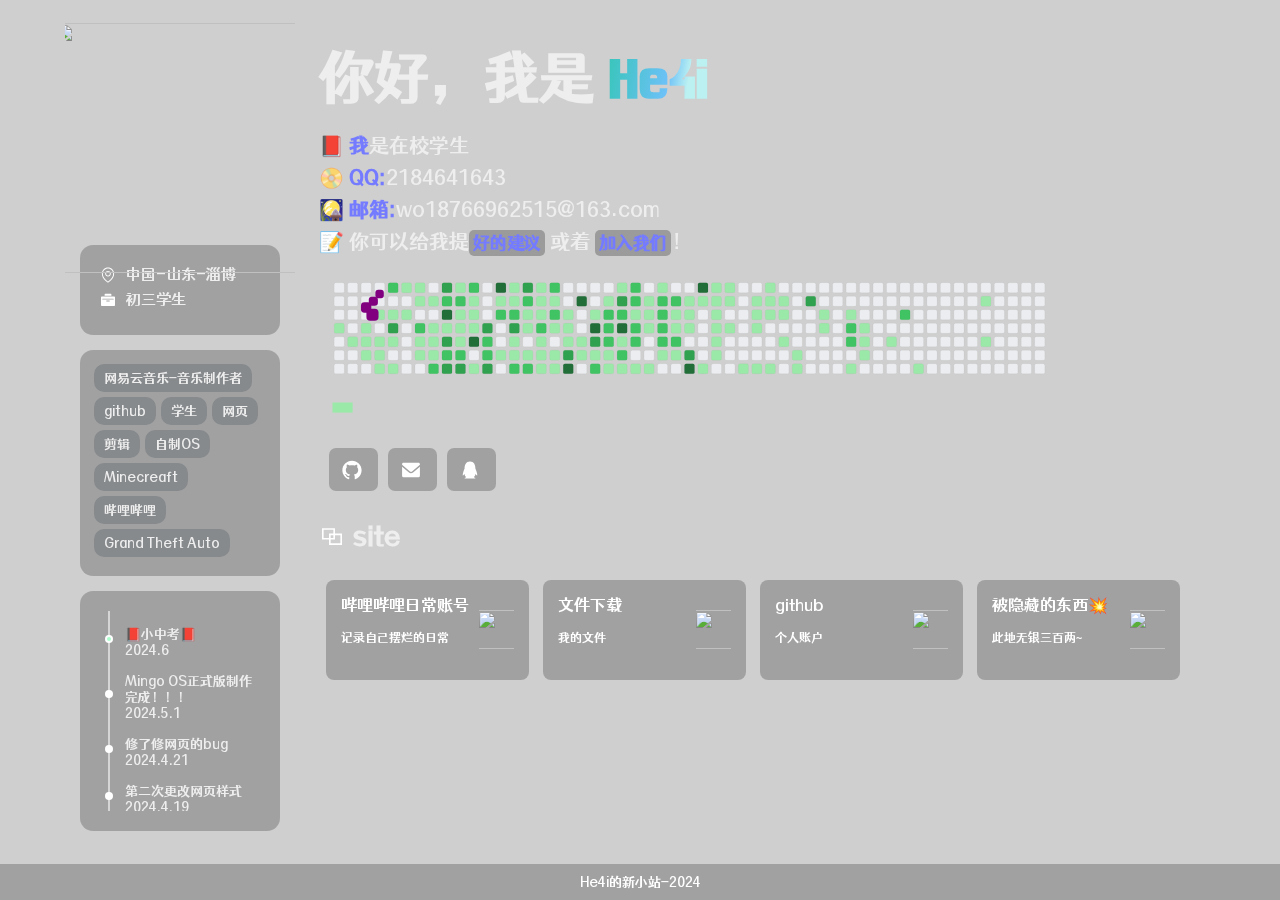
==== index.html @ 00d1c3b1 "Add files via upload" ====
<!DOCTYPE html>
<html class="he4i.github.io">
	<script type="text/javascript">
		window.onload = function() {
			var startTime = new Date("2024-02-04");
			setInterval(function() {
				var currentTime = new Date();
				var timeDiff = Math.abs(currentTime - startTime);
				var days = Math.floor(timeDiff / (1000 * 3600 * 24));
				var hours = Math.floor((timeDiff % (1000 * 3600 * 24)) / (1000 * 3600));
				var minutes = Math.floor((timeDiff % (1000 * 3600)) / (1000 * 60));
				var seconds = Math.floor((timeDiff % (1000 * 60)) / 1000);
				document.getElementById("result").innerHTML = "距今已：" + days + "天 " + hours + "小时 " + minutes +
					"分 " + seconds + "秒";
			}, 1000); // 每秒钟刷新一次
		}
	</script>
	<head class="studio.net">

		<meta charset="utf-8">
		<meta http-equiv="X-UA-Compatible" content="IE=edge">
		<title>
			He4i的窝 </title>
		<link rel="icon" href="https://i0.hdslb.com/bfs/article/524199aafe265c994b4425222efe3af33546572728044268.png">
		<meta name="description" content="整天半吊子和不学无术的坏孩子,梦想成为一个大学中的读书人.....">
		<meta name="keywords" content="He4i">
		<meta name="viewport" content="width=device-width, initial-scale=1.0, maximum-scale=1.0, user-scalable=no">
		<link rel="stylesheet" href="./static/css/style.css">
		<link rel="stylesheet" href="./static/css/root.css">

	</head>

	<body>
		<div id="studio-loading">
			<div id="studio-loading-center">
			</div>
		</div>
		<div class="studio-filter"></div>
		<div class="studio-main">
			<div class="studio-left">
				<div class="logo" style="background-image: url(https://i0.hdslb.com/bfs/article/713f5c4dbdf3b4c67bcb365c3672b9a53546572728044268.jpg);">
					<img style="position: absolute;top:-15%;left:-20%;right:-15%width: 120%; aspect-ratio: 1/1;width:250px;height:250px"
						src="https://i0.hdslb.com/bfs/article/1117a0f2feed106e6350ff0a9c0067033546572728044268.png">
				</div>
				<div class="left-div left-des">
					<div class="left-des-item"><svg t="1705773709627" class="icon" viewBox="0 0 1024 1024" version="1.1"
							xmlns="http://www.w3.org/2000/svg" p-id="1478">
							<path
								d="M512 249.976471c-99.388235 0-180.705882 81.317647-180.705882 180.705882s81.317647 180.705882 180.705882 180.705882 180.705882-81.317647 180.705882-180.705882-81.317647-180.705882-180.705882-180.705882z m0 301.17647c-66.258824 0-120.470588-54.211765-120.470588-120.470588s54.211765-120.470588 120.470588-120.470588 120.470588 54.211765 120.470588 120.470588-54.211765 120.470588-120.470588 120.470588z"
								p-id="1479"></path>
							<path
								d="M512 39.152941c-216.847059 0-391.529412 174.682353-391.529412 391.529412 0 349.364706 391.529412 572.235294 391.529412 572.235294s391.529412-222.870588 391.529412-572.235294c0-216.847059-174.682353-391.529412-391.529412-391.529412z m0 891.482353C424.658824 873.411765 180.705882 686.682353 180.705882 430.682353c0-183.717647 147.576471-331.294118 331.294118-331.294118s331.294118 147.576471 331.294118 331.294118c0 256-243.952941 442.729412-331.294118 499.952941z"
								p-id="1480"></path>
						</svg>中国-山东-淄博
					</div>
					<div class="left-des-item"><svg t="1705773906032" class="icon" viewBox="0 0 1024 1024" version="1.1"
							xmlns="http://www.w3.org/2000/svg" p-id="2474">
							<path
								d="M729.6 234.666667H294.4V157.866667a51.2 51.2 0 0 1 51.2-51.2h332.8a51.2 51.2 0 0 1 51.2 51.2v76.8z m179.2 51.2a51.2 51.2 0 0 1 51.2 51.2v512a51.2 51.2 0 0 1-51.2 51.2H115.2a51.2 51.2 0 0 1-51.2-51.2v-512a51.2 51.2 0 0 1 51.2-51.2h793.557333z m-768 172.032c0 16.384 13.312 29.696 29.696 29.696h683.008a29.696 29.696 0 1 0 0-59.392H170.410667a29.696 29.696 0 0 0-29.696 29.696z m252.416 118.784c0 16.384 13.312 29.696 29.696 29.696h178.176a29.696 29.696 0 1 0 0-59.392H422.912a29.738667 29.738667 0 0 0-29.696 29.696z"
								p-id="2475"></path>
						</svg>初三学生</div>
				</div>
				<div class="left-div left-tag">
					<div class="left-tag-item">网易云音乐-音乐制作者
					</div>
					<div class="left-tag-item">github
					</div>
					<div class="left-tag-item">学生
					</div>
					<div class="left-tag-item">网页
					</div>
					<div class="left-tag-item">剪辑
					</div>
					<div class="left-tag-item">自制OS
					</div>
					<div class="left-tag-item">Minecreaft

					</div>
					<div class="left-tag-item">哔哩哔哩</div>
					<div class="left-tag-item">Grand Theft Auto</div>

			
				</div>
				<div class="left-div left-time">
					<ul id="line">
						<li>
							<div class="focus"></div>
							<div>📕小中考📕
							</div>
							<div>2024.6</div>
						</li>

<li>
							<div class="focus"></div>
							<div>Mingo OS正式版制作完成！！！
							</div>
							<div>2024.5.1</div>
						</li>
<li>
							<div class="focus"></div>
							<div>修了修网页的bug
							</div>
							<div>2024.4.21</div>
						</li>
<li>
							<div class="focus"></div>
							<div>第二次更改网页样式
							</div>
							<div>2024.4.19</div>
						</li>

						<li>
							<div class="focus"></div>
							<div>更改为zyyo的样式
							</div>
							<div>2024.4</div>
						</li>
						<li>
							<div class="focus"></div>
							<div>哔哩哔哩账号：he4i 通过实名认证</div>
							<div>2024.4.6</div>
						</li>
						<li>
							<div class="focus"></div>
							<div>搭建第一个网站<p id="result" style="font-size:10px;"></p>
							</div>
							<div>2024.2.4</div>
						</li>
						<li>
							<div class="focus"></div>
							<div>注册第一个哔哩哔哩账号</div>
							<div>2020.?.?</div>
						</li>
					</ul>
				</div>
			</div>
			<div class="studio-right">
				<header>
					<div class="index-logo" style="background-image: url(./static/img/logo.png);">
						<img style="position: absolute;top:-15%;left:-10%;width: 120%; aspect-ratio: 1/1;"
							src="./static/img/logokuang.png">
					</div>
					<div class="welcome">
						你好，我是 <span class="gradientText">
							He4i </span>
					</div>
					<div class="description">📕 <span class="purpleText">我</span>是在校学生
					</div>
					<div class="description">📀 <span class="purpleText">QQ:</span>2184641643
					</div>
					<div class="description">🎑 <span class="purpleText">邮箱:</span>wo18766962515@163.com
					</div>
					<div class="description">📝 你可以给我提<span class="purpleText textBackground">好的建议</span> 或着 <span
							class="purpleText textBackground">加入我们</span>！</div>
					<div class="tanChiShe">
						<img id="tanChiShe" src="./static/svg/snake-Light.svg" alt="">
					</div>
					<div class="iconContainer">
						<a class="iconItem" onclick="" href="https://github.com/He4i">
							<svg t="1704870335945" class="icon" viewBox="0 0 1024 1024" version="1.1"
								xmlns="http://www.w3.org/2000/svg" p-id="2487">
								<path
									d="M511.6 76.3C264.3 76.2 64 276.4 64 523.5 64 718.9 189.3 885 363.8 946c23.5 5.9 19.9-10.8 19.9-22.2v-77.5c-135.7 15.9-141.2-73.9-150.3-88.9C215 726 171.5 718 184.5 703c30.9-15.9 62.4 4 98.9 57.9 26.4 39.1 77.9 32.5 104 26 5.7-23.5 17.9-44.5 34.7-60.8-140.6-25.2-199.2-111-199.2-213 0-49.5 16.3-95 48.3-131.7-20.4-60.5 1.9-112.3 4.9-120 58.1-5.2 118.5 41.6 123.2 45.3 33-8.9 70.7-13.6 112.9-13.6 42.4 0 80.2 4.9 113.5 13.9 11.3-8.6 67.3-48.8 121.3-43.9 2.9 7.7 24.7 58.3 5.5 118 32.4 36.8 48.9 82.7 48.9 132.3 0 102.2-59 188.1-200 212.9 23.5 23.2 38.1 55.4 38.1 91v112.5c0.8 9 0 17.9 15 17.9 177.1-59.7 304.6-227 304.6-424.1 0-247.2-200.4-447.3-447.5-447.3z"
									p-id="2488"></path>
							</svg>
							<div class="iconTip">Github</div>
						</a><a class="iconItem" onclick="" href="https://mail.163.com/">
							<svg t="1704870588438" class="icon" viewBox="0 0 1024 1024" version="1.1"
								xmlns="http://www.w3.org/2000/svg" p-id="3174">
								<path
									d="M926.47619 355.644952V780.190476a73.142857 73.142857 0 0 1-73.142857 73.142857H170.666667a73.142857 73.142857 0 0 1-73.142857-73.142857V355.644952l304.103619 257.828572a170.666667 170.666667 0 0 0 220.745142 0L926.47619 355.644952zM853.333333 170.666667a74.044952 74.044952 0 0 1 26.087619 4.778666 72.704 72.704 0 0 1 30.622477 22.186667 73.508571 73.508571 0 0 1 10.678857 17.67619c3.169524 7.509333 5.12 15.652571 5.607619 24.210286L926.47619 243.809524v24.380952L559.469714 581.241905a73.142857 73.142857 0 0 1-91.306666 2.901333l-3.632762-2.925714L97.52381 268.190476v-24.380952a72.899048 72.899048 0 0 1 40.155428-65.292191A72.97219 72.97219 0 0 1 170.666667 170.666667h682.666666z"
									p-id="3175"></path>
							</svg>
							<div class="iconTip">邮箱</div>


						</a><a class="iconItem" onclick="Tencent://message/?uin=2184641643" href="Tencent://message/?uin=2184641643">
							<svg t="1712319361023" class="icon" viewBox="0 0 1024 1024" version="1.1" xmlns="http://www.w3.org/2000/svg" p-id="1861"><path d="M824.8 613.2c-16-51.4-34.4-94.6-62.7-165.3C766.5 262.2 689.3 112 511.5 112 331.7 112 256.2 265.2 261 447.9c-28.4 70.8-46.7 113.7-62.7 165.3-34 109.5-23 154.8-14.6 155.8 18 2.2 70.1-82.4 70.1-82.4 0 49 25.2 112.9 79.8 159-26.4 8.1-85.7 29.9-71.6 53.8 11.4 19.3 196.2 12.3 249.5 6.3 53.3 6 238.1 13 249.5-6.3 14.1-23.8-45.3-45.7-71.6-53.8 54.6-46.2 79.8-110.1 79.8-159 0 0 52.1 84.6 70.1 82.4 8.5-1.1 19.5-46.4-14.5-155.8z" p-id="1862"></path></svg>
								<div class="iconTip">QQ</div>
					</a>
					

				</header>

				<content>
					<div class="title"><svg t="1705257422086" class="icon" viewBox="0 0 1024 1024" version="1.1"
							xmlns="http://www.w3.org/2000/svg" p-id="1891">
							<path
								d="M629.333333 202.666667v213.333333h277.333334v448h-512v-213.333333h-277.333334v-448h512z m213.333334 277.333333h-213.333334v170.666667h-170.666666v149.333333h384v-320z m-277.333334-213.333333h-384v320h213.333334v-170.666667h170.666666v-149.333333z m0 213.333333h-106.666666v106.666667h106.666666v-106.666667z"
								p-id="1892"></path>
						</svg>site </div>
					<div class="projectList"><a class="projectItem a" target="_blank"
							href="https://space.bilibili.com/517295909">
							<div class="projectItemLeft">
								<h1>哔哩哔哩日常账号</h1>
								<p>记录自己摆烂的日常</p>
							</div>
							<div class="projectItemRight">
								<img src="https://i0.hdslb.com/bfs/article/d0ed572cc16258acea7f21f8a7f0df7e3546572728044268.png" alt="">
							</div>

						</a><a class="projectItem a" target="_blank" href="https://pan.huang1111.cn/s/7ERoHg">
							<div class="projectItemLeft">
								<h1>文件下载</h1>
								<p>我的文件</p>
							</div>
							<div class="projectItemRight">
								<img src="https://i0.hdslb.com/bfs/article/cea8596970aad0bc11f11de5e5c8cb283546572728044268.png" alt="">
							</div>

						</a><a class="projectItem a" target="_blank" href="https://github.com/He4i">
							<div class="projectItemLeft">
								<h1>github</h1>
								<p>个人账户</p>
							</div>
							<div class="projectItemRight">
								<img src="https://i0.hdslb.com/bfs/article/74b6e2f27cc07edf3118fc5df960f6c43546572728044268.png" alt="">
							</div>
						</a><a class="projectItem a" target="_blank" href="box.html">
							<div class="projectItemLeft">
								<h1>被隐藏的东西💥</h1>
								<p>此地无银三百两~</p>
							</div>
							<div class="projectItemRight">
								<img src="https://i0.hdslb.com/bfs/article/524199aafe265c994b4425222efe3af33546572728044268.png" alt="">
							</div>


						</a></div>
				</content>
				
		</div>
		</div>
		<footer>
			He4i的新小站-2024


		</footer>

	</body>



	<script charset="UTF-8" id="LA_COLLECT" src="//sdk.51.la/js-sdk-pro.min.js"></script>
	<script>
		LA.init({
			id: "KFqltKSkJgQTGD9l",
			ck: "KFqltKSkJgQTGD9l"
		})
	</script>

</html>
---- static/css/style.css ----
@font-face {
    font-family: "a";
    /*中文字体*/
    src: url();
    font-display: swap;
}


@font-face {
    font-family: "b";

    src: url(../fonts/Ubuntu-Regular.ttf);
    font-display: swap;
}

@font-face {
    font-family: "title";
    /*英文字体*/
    src: url(../fonts/Pacifico-Regular.ttf);
    font-display: swap;
}

* {
    margin: 0;
    padding: 0;
    box-sizing: border-box;
    user-select: none;
    transition: background-color 0.2s ease;
}

a:hover,
a:link,
a:visited,
a:active,
a:focus {
    text-decoration: none;
    outline: none;
    border: none;
    color: inherit;
    -webkit-tap-highlight-color: rgba(0, 0, 0, 0);
}


/* 设置滚动条样式 */
::-webkit-scrollbar {
    width: 1px;
}

::-webkit-scrollbar-thumb {
    background-color: var(--main_text_color, #000000);
    border-radius: 8px;
    height: 20%;
}

::-webkit-scrollbar-track {
    background-color: var(--main_bg_color, linear-gradient(50deg, #a2d0ff, #ffffff));
}



html[data-theme="Dark"] {
    --main_bg_color: rgb(0, 0, 0);
    --main_text_color: #fff;
    --gradient:linear-gradient(120deg, rgb(133, 62, 255), #f76cc6 30%, rgb(255, 255, 255) 60%);
    --purple_text_color: #747bff;
    --text_bg_color: rgb(26, 4, 48);
    --item_bg_color: rgb(19, 20, 24);
    --item_hover_color: rgb(19, 23, 27);
    --item_left_title_color: rgb(255, 255, 255);
    --item_left_text_color: rgb(142, 142, 142);
    --footer_text_color: #646464;
    --left_tag_item: linear-gradient(50deg, #1f2327, #000000);
    --card_filter: 0px;
    --back_filter: 0px;
    --back_filter_color: #00000000;
    --fill:#ffffff;
}






body {
    display: flex;
    height: 100%;
    min-height: 100vh;
    width: 100%;
    position: relative;
    font-family: "b",  "a", sans-serif;
    background: var(--main_bg_color);
    background-repeat: no-repeat;
    background-size: cover;
    background-position: center;
    background-attachment: fixed;
    transition: color 0.1s ease;
    justify-content: center;
    color: var(--main_text_color);

}



@keyframes zoom {
    0% {
        transform: scale(0);
        opacity: 1;
    }

    50% {
        opacity: 0.5;
    }

    100% {
        transform: scale(1);
        opacity: 0;
    }
}




.studio-filter {
    position: fixed;
    width: 100vw;
    height: 100vh;
    backdrop-filter: blur(var(--back_filter));
     -webkit-backdrop-filter: blur(var(--back-filter));
    z-index: -99999999;
    background: var(--back_filter_color);
}

.studio-main {

    width: 100%;
    transition: transform 0.5s ease;
    max-width: 1150px;
    position: relative;
    flex-direction: row;
}

.studio-left {
    overflow-y: scroll;
    width: 230px;
    height: 100vh;
    display: flex;
    padding: 0 15px;
    position: fixed;
    align-items: center;
    flex-direction: column;
}


.studio-left::-webkit-scrollbar {
    display: none;
}


.logo {
    flex-shrink: 0;
    width: 90%;
    position: relative;
    aspect-ratio: 1/1;
    margin-top: 50px;
    background-size: cover;
    border-radius: 50%;
}



.left-div {
    flex-shrink: 0;
    width: 100%;
    border-radius: 13px;
    margin-top: 15px;
    padding: 20px;
    
    background: var(--item_bg_color);
}

.left-des {
    display: flex;
    flex-direction: column;
    justify-content: center;
}

.left-des-item {
    display: flex;
    align-items: center;
    line-height: 20px;
    font-size: 15px;
    margin-bottom: 5px;
    overflow: hidden;
}

.left-des-item i,.left-des-item svg{
    width: 16px;
    height: 16px;
    fill:var(--fill);
   font-size: 18px;
    margin-right: 10px;
}
.left-tag {
    display: flex;
    flex-direction: row;
    flex-wrap: wrap;
    padding: 14px;
}

.left-tag-item {
    display: flex;
    justify-content: center;
    align-items: center;
    height: 28px;
    margin: 0px 5px 5px 0;
    padding: 10px;
    font-size: 13px;
    border-radius: 10px;
    background: var(--left_tag_item);
}

#line {
    width: 100%;
    height: 200px;
    font-size: 13px;
    padding-left: 8px;
    scroll-snap-type: y mandatory;
    overflow-y: scroll;
}

#line li {
    list-style: none;
    position: relative;
    padding: 15px 0px 0px 15px;
    border-left: 2px solid #d5d5d5;
    border-radius: 0;
    scroll-snap-align: end;
    color: var(--main_text_color);
}



.focus {
    width: 8px;
    height: 8px;
    border-radius: 22px;
    background-color: rgb(255 255 255);
    border: 2px solid #fff;
    position: absolute;
    left: -5px;
    top: 50%;
}

#line li:first-child .focus:first-child {
    background-color: #aaffcd;
    animation: focus 1.8s ease infinite;
}

#line::-webkit-scrollbar {
    display: none;
}



.studio-right {
    width: calc(100% - 230px);
    display: flex;
    padding: 24px;
    position: relative;
    float: right;
    padding-bottom: 50px;
    flex-direction: column;
}

.welcome {

    font-size: 55px;
    font-weight: 800;
    margin: 20px 0;
}

.index-logo {
    flex-shrink: 0;
    width: 45%;
    margin-top: 30px;
    position: relative;
    aspect-ratio: 1/1;
    background-size: cover;
    border-radius: 50%;
}

.description {

    font-size: 20px;
    margin-top: 7px;
}



.gradientText {

    -webkit-background-clip: text;
    -webkit-text-fill-color: transparent;
    background-size: 200%;
    background-position: 0%;
    font-family: "title";
    animation: backgroundSizeAnimation 10s ease-in-out infinite;
      background-image:  var(--gradient);
}

@keyframes backgroundSizeAnimation {
    0% {
        background-position: 100%;
    }

    25% {
        background-position: 50%;
    }

    50% {
        background-position: 0%;
    }

    75% {
        background-position: 50%;
    }

    100% {
        background-position: 100%;
    }

}

.purpleText {
    color: var(--purple_text_color);
    font-weight: 800;
}

.textBackground {
    font-weight: 800;
    background: var(--text_bg_color);
    border-radius: 5px;
    font-size: 17px;
    padding: 2px 4px;
}

.iconContainer {
    width: 100%;
    height: 60px;
    display: flex;
    align-items: center;
    overflow-x: scroll;
    margin-top: 20px;

}

.iconContainer::-webkit-scrollbar {
    display: none;
}



.iconItem {
    width: 49px;
    height: 43px;
    box-sizing: border-box;
    border-radius: 7px;
    display: flex;
    margin-left: 10px;

    backdrop-filter: blur(var(--card_filter));
    background: var(--item_bg_color);
    align-items: center;
    justify-content: center;
    transition: width 0.3s ease, opacity 0.3s ease, transform 0.3s ease;
    flex-shrink: 0;
}
.iconItem i,.iconItem svg{
    width: 22px;
    height: 22px;
    fill:var(--fill);
    font-size: 22px;
     margin-right: 3px;
}
.switch {
    width: 55px;
    height: 43px;
    box-sizing: border-box;
    border-radius: 7px;
    display: flex;
    margin-left: 10px;
    backdrop-filter: blur(var(--card_filter));
    background: var(--item_bg_color);

    align-items: center;
    justify-content: center;
    transition: width 1s ease, opacity 1s ease, transform 1s ease;
    flex-shrink: 0;
}

.iconTip {
    white-space: nowrap;
    display: none;
}





.iconItem:hover {
    width: 95px;
    transform: translateY(-2px);
    background: var(--item_hover_color);
}


.iconItem:hover .iconTip {
    display: block;
}

.switch:hover {
    width: 55px;
    /* transform: translateY(-2px); */
    background: var(--item_hover_color);
}

.tanChiShe {
    width: 85%;
}

.tanChiShe img {
    width: 100%;
    height: 100%;
    object-fit: cover;
}

.title {
    display: flex;
    align-items: center;
    font-size: 26px;
    font-weight: 800;
    margin: 20px 0;
    transition: transform 0.4s ease;
}
.title i ,.title svg{
    margin-right: 8px;
    height: 26px;
    width: 26px;
   fill:var(--fill);
}
.title:hover {
    transform: translateY(-5px);
}

.projectList {
    display: flex;
    flex-wrap: wrap;
}

.projectItem {
    margin: 7px;
    display: flex;
    background-color: var(--item_bg_color);
    border-radius: 8px;
    padding: 15px;
    height: 95px;
    width: calc(25% - 15px);
    backdrop-filter: blur(var(--card_filter));
    transition: opacity 0.3s ease, background-color 0.3s ease, border 0.3s ease, transform 0.2s ease;


}

.projectItem {
    display: flex;
    background-color: var(--item_bg_color);
    border-radius: 8px;
    padding: 15px;
    height: 100px;
    width: calc(25% - 15px);
    backdrop-filter: blur(var(--card_filter));
    transition: opacity 0.5s ease, background-color 0.2s ease, border 0.2s ease, transform 0.3s ease;

}


.projectItem:hover {
    box-shadow: 0 8px 16px -4px #2c2d300c;
    transform: translateY(-2px);

}

.projectItem.pressed {
    transform: scale(10);
    /* 缩小到原来的0.9倍 */
    background-color: var(--item_hover_color);
}

.projectItem:hover .projectItemLeft {
    width: 100%;
}

.projectItem:hover .projectItemRight {
    width: 0%;
}

.projectItem:hover .projectItemRight img {
    transform: rotate(40deg);
}

.projectItem:hover h1 {
    font-size: 18px;
}

.projectItemLeft p {
    font-size: 12px;
    margin-top: 15px;
    color: var(--item_left_text_color);
}


.projectItemLeft h1 {
    font-weight: normal;
    font-size: 16px;
    margin: 0px;

    transition: font-size 0.4s ease;
    color: var(--item_left_title_color);
}

.projectItemLeft {
    transition: width 0.4s ease;
    height: 100%;
    width: 80%;
}


.projectItemRight {
    overflow: hidden;
    transition: width 0.4s ease;
    display: flex;
    justify-content: center;
    align-items: center;
    width: 20%;
    height: 100%;
}

.projectItemRight img {

    height: 39px;
    width: 39px;

}

.skill {
    padding: 25px;
    width: 100%;
}

.skill img {
    width: 100%;
    height: 100%;
    object-fit: cover;
}

.skill #skillWap {
    display: none;
}

footer {
    position: absolute;
    padding: 10px;
    text-align: center;
    width: 100%;
    backdrop-filter: blur(var(--card_filter));
    background: var(--item_bg_color);
    color: var(--footer_text_color);
    font-size: 13px;
    bottom: 0;
}

@media (min-width: 800px) {

    .index-logo {
        display: none;
    }
}

@media (max-width: 1150px) {
    .a {
        width: calc(50% - 20px);
    }
.projectItem{
    margin: 10px;
}
    .b {

        width: calc(50% - 20px);


    }
}

@media (max-width: 800px) {
    .studio-left {
        display: none;
    }

    .a .projectItemRight {
        display: none;

    }

    .a .projectItemRight img {
        display: none;

    }

    .a .projectItemLeft {
        width: 100%;
    }

    .a {

        width: calc(50% - 18px);
  margin: 9px;

    }

    .b {
        height: 110px;
        margin: 8px 15px;
        width: calc(100% - 30px);
    }



    .studio-right {
        width: 100%;
    }

    .tanChiShe {
        width: 100%;
    }

    .description {
        font-size: 16px;
    }

    .welcome {
        font-size: 48px;

    }


    .projectItemLeft p {
        font-size: 13px;
    }

    .projectItemLeft h1 {

        font-size: 18px;
    }

    .projectItem:hover h1 {

        font-size: 20px;

    }

    .skill #skillWap {
        display: block;
    }

    .skill #skillPc {
        display: none;
    }













}





.tc {
    position: fixed;
    display: flex;
    visibility: hidden;
    width: 100vw;
    height: 100vh;
    backdrop-filter: blur(10px);
    background: rgba(20, 20, 20, 0.5);
    z-index: 99999;
    align-items: center;
    justify-content: center;
    flex-direction: column;
}

.tc-main {
    z-index: 100000;
    width: 80%;
    max-width: 300px;
    min-height: 200px;
    background-color: #ffffff;
    border-radius: 15px;

    display: flex;
    transition: transform 0.2s linear;
    align-items: center;
    justify-content: center;
    overflow: hidden;
    transform: translateY(50%) scale(0.7);

}

.tc-img {
    width: 100%;
    height: 100%;
}

.tc.active {
    visibility: visible;
}

.tc-main.active {

    transform: translateY(0) scale(1);

}









.onoffswitch {
    position: relative;
    width: 38px;
    height: 20px;
    -webkit-user-select: none;
    -moz-user-select: none;
    -ms-user-select: none;
}

.onoffswitch-checkbox {
    display: none;
}

.onoffswitch-label {
    display: block;
    overflow: hidden;
    cursor: pointer;
    height: 100%;
    border-radius: 50px;
}

.onoffswitch-inner {
    display: flex;
    justify-content: center;
    align-items: center;
    width: 200%;
    height: 100%;
    margin-left: -100%;
    transition: margin 0.2s ease-in 0s;
}

.onoffswitch-inner:before,
.onoffswitch-inner:after {
    display: flex;
    justify-content: center;
    align-items: center;
    float: left;
    width: 50%;
    height: 100%;
    padding: 0;
    font-size: 12px;
    color: white;
    font-family: Trebuchet, Arial, sans-serif;
    font-weight: bold;
    box-sizing: border-box;
}

.onoffswitch-inner:before {
    content: "";
    background-color: rgb(110 110 110 / 50%);
    color: #FFFFFF;
    text-align: left;
}

.onoffswitch-inner:after {
    content: "";
    background-color: #272727;
    color: #FAFAFA;
    text-align: right;
}

.onoffswitch-switch {
    display: block;
    height: 70%;
    aspect-ratio: 1/1;
    background: #FFFFFF;
    position: absolute;
    top: 12.5%;
    bottom: 12.5%;
    right: 5px;

    border-radius: 20px;
    transition: right 0.2s ease-in 0s;
}

.onoffswitch-checkbox:checked+.onoffswitch-label .onoffswitch-inner {
    margin-left: 0;
}

.onoffswitch-checkbox:checked+.onoffswitch-label .onoffswitch-switch {
    right: 50%;
}
---- static/css/root.css ----
/*
--svgcolor svg图标的颜色
--main-bg-color主页背景
--main-text-color文本颜色
--gradient标题渐变颜色

--purple-text-color描述紫色文本颜色
--text-bg-color描述紫色文本背景颜色
--item-bg-color项目背景颜色
--item-hover-color项目鼠标移入颜色
--item-left-title-color项目标题颜色
--item-left-text-color项目描述颜色
--footer-text-color底部文本颜色
--left-tag-item左侧标签颜色
--card-filter卡片模糊的数值
--back-filter背景模糊的数值
--back-filter-color全局阴影遮罩

*/
/*卡片模糊的数值非常吃性能,背景模糊的数值可以模糊也可以不模糊

0为不模糊,数值越大模糊程度越高

这两个任选其一进行模糊

一个有数字另一个建议为0


内置4套白天主题修改办法



每套主题的结构都为html{
    
}

只有最下面的会生效,也就是将你要设置的主题剪切到最下面
*/




.index-logo {
	display: none;
}



/*非常吃性能,低配手机会卡顿*/
/*卡片模糊背景＋黑色透明卡片+白色svg**/
/*html {
	--name: 主题1;
	--main_bg_color: url(./);
	--main_text_color: #eeeeee;
	--gradient: linear-gradient(120deg, #bd34fe, #e0321b 30%, #39c5bb 60%);
	--purple_text_color: #747bff;
	--text_bg_color: #00000040;
	--item_bg_color: #00000038;
	--item_hover_color: #33333338;
	--item_left_title_color: #ffffff;
	--item_left_text_color: #ffffff;
	--footer_text_color: #ffffff;
	--left_tag_item: rgb(27 42 57 / 20%);
	--card_filter: 15px;
	--back_filter: 0px;
	--back_filter_color: #00000030;
	--fill: #ffffff;
}
*/
html {
	/*图片模糊背景＋黑色透明卡片+白色svg**/
	--name: 主题5;
	--main_bg_color: url(http://i1.hdslb.com/bfs/archive/a4ebe075cae466d16cd4fbb8076efd5064c9d0a7.jpg);
	--main_text_color: #eeeeee;
	--gradient: linear-gradient(100deg, #39c5bb, #6dc1f7 30%, #bcf1f2 40%);
	--purple_text_color: #747bff;
	--text_bg_color: #00000040;
	--item_bg_color: #00000038;
	--item_hover_color: #33333338;
	--item_left_title_color: #ffffff;
	--item_left_text_color: #ffffff;
	--footer_text_color: #ffffff;
	--left_tag_item: rgb(27 42 57 / 20%);
	--card_filter: 0px;
	--back_filter: 19px;
	--back_filter_color: #00000030;
	--fill: #ffffff;
}
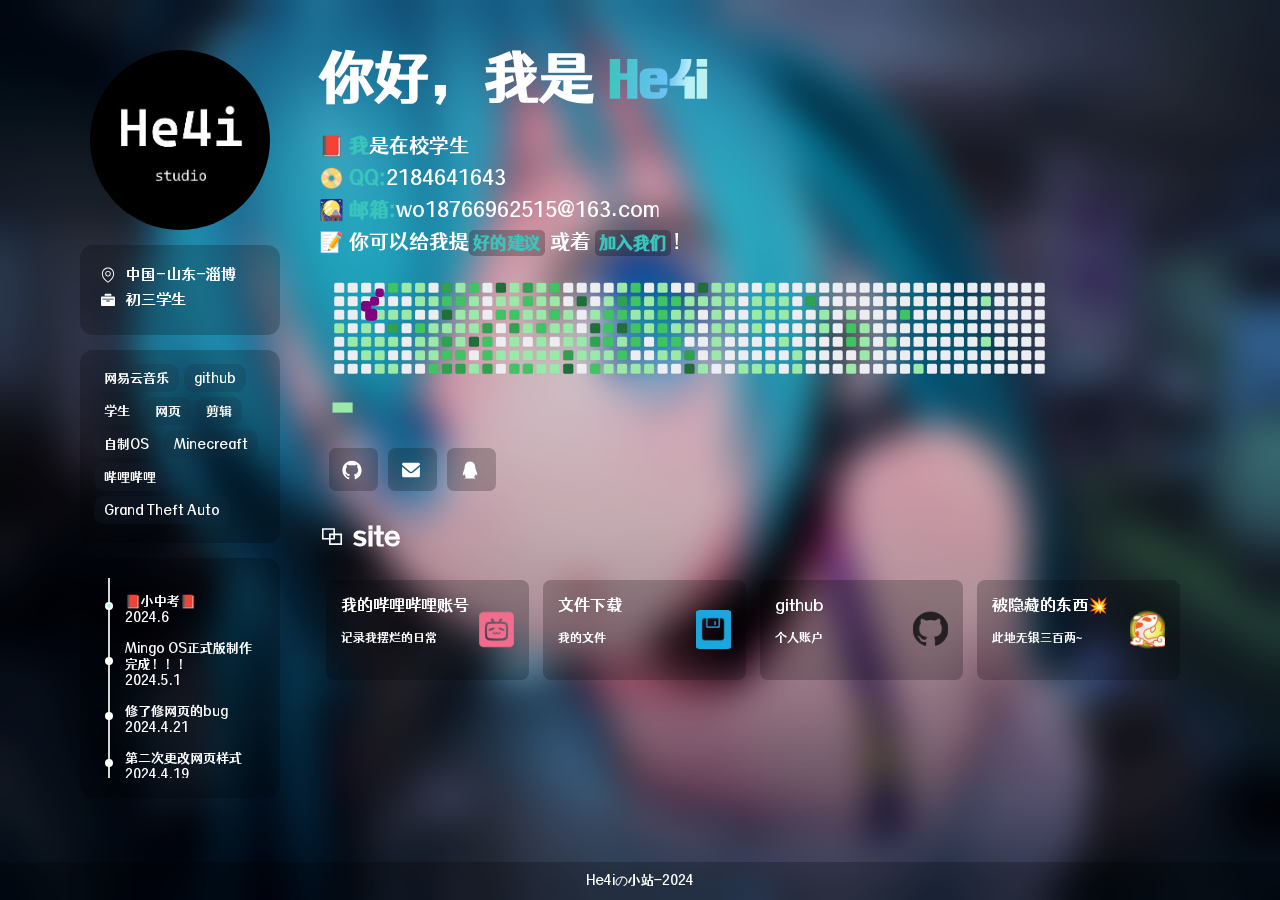
==== commit 68ba76e5: "Add files via upload" ====
--- a/index.html
+++ b/index.html
@@ -20,16 +20,16 @@
 		<meta charset="utf-8">
 		<meta http-equiv="X-UA-Compatible" content="IE=edge">
 		<title>
-			He4i的窝 </title>
-		<link rel="icon" href="https://i0.hdslb.com/bfs/article/524199aafe265c994b4425222efe3af33546572728044268.png">
-		<meta name="description" content="整天半吊子和不学无术的坏孩子,梦想成为一个大学中的读书人.....">
+			He4iの小站 </title>
+		<link rel="icon" href="./static/pic/fish.png">
+		<meta name="description" content="......">
 		<meta name="keywords" content="He4i">
 		<meta name="viewport" content="width=device-width, initial-scale=1.0, maximum-scale=1.0, user-scalable=no">
 		<link rel="stylesheet" href="./static/css/style.css">
 		<link rel="stylesheet" href="./static/css/root.css">
 
 	</head>
-
+		<audio src="./static/pic/badapple.mp3" id="dd" autoplay="autoplay"  loop="loop"></audio>
 	<body>
 		<div id="studio-loading">
 			<div id="studio-loading-center">
@@ -38,9 +38,8 @@
 		<div class="studio-filter"></div>
 		<div class="studio-main">
 			<div class="studio-left">
-				<div class="logo" style="background-image: url(https://i0.hdslb.com/bfs/article/713f5c4dbdf3b4c67bcb365c3672b9a53546572728044268.jpg);">
-					<img style="position: absolute;top:-15%;left:-20%;right:-15%width: 120%; aspect-ratio: 1/1;width:250px;height:250px"
-						src="https://i0.hdslb.com/bfs/article/1117a0f2feed106e6350ff0a9c0067033546572728044268.png">
+				<div class="logo" style="background-image: url(./static/pic/logo.jpg);">
+				
 				</div>
 				<div class="left-div left-des">
 					<div class="left-des-item"><svg t="1705773709627" class="icon" viewBox="0 0 1024 1024" version="1.1"
@@ -61,7 +60,7 @@
 						</svg>初三学生</div>
 				</div>
 				<div class="left-div left-tag">
-					<div class="left-tag-item">网易云音乐-音乐制作者
+					<div class="left-tag-item">网易云音乐
 					</div>
 					<div class="left-tag-item">github
 					</div>
@@ -136,9 +135,9 @@
 			</div>
 			<div class="studio-right">
 				<header>
-					<div class="index-logo" style="background-image: url(./static/img/logo.png);">
-						<img style="position: absolute;top:-15%;left:-10%;width: 120%; aspect-ratio: 1/1;"
-							src="./static/img/logokuang.png">
+					<div class="index-logo" style="background-image: url(./static/img/logo.jpg);">
+						/*<img style="position: absolute;top:-15%;left:-10%;width: 120%; aspect-ratio: 1/1;"
+							src="./static/img/logokuang.png">*/
 					</div>
 					<div class="welcome">
 						你好，我是 <span class="gradientText">
@@ -192,11 +191,11 @@
 					<div class="projectList"><a class="projectItem a" target="_blank"
 							href="https://space.bilibili.com/517295909">
 							<div class="projectItemLeft">
-								<h1>哔哩哔哩日常账号</h1>
-								<p>记录自己摆烂的日常</p>
-							</div>
-							<div class="projectItemRight">
-								<img src="https://i0.hdslb.com/bfs/article/d0ed572cc16258acea7f21f8a7f0df7e3546572728044268.png" alt="">
+								<h1>我的哔哩哔哩账号</h1>
+								<p>记录我摆烂的日常</p>
+							</div>
+							<div class="projectItemRight">
+								<img src="./static/pic/blbl.png" alt="">
 							</div>
 
 						</a><a class="projectItem a" target="_blank" href="https://pan.huang1111.cn/s/7ERoHg">
@@ -205,7 +204,7 @@
 								<p>我的文件</p>
 							</div>
 							<div class="projectItemRight">
-								<img src="https://i0.hdslb.com/bfs/article/cea8596970aad0bc11f11de5e5c8cb283546572728044268.png" alt="">
+								<img src="./static/pic/down.png" alt="">
 							</div>
 
 						</a><a class="projectItem a" target="_blank" href="https://github.com/He4i">
@@ -214,7 +213,7 @@
 								<p>个人账户</p>
 							</div>
 							<div class="projectItemRight">
-								<img src="https://i0.hdslb.com/bfs/article/74b6e2f27cc07edf3118fc5df960f6c43546572728044268.png" alt="">
+								<img src="./static/pic/github.png" alt="">
 							</div>
 						</a><a class="projectItem a" target="_blank" href="box.html">
 							<div class="projectItemLeft">
@@ -222,7 +221,7 @@
 								<p>此地无银三百两~</p>
 							</div>
 							<div class="projectItemRight">
-								<img src="https://i0.hdslb.com/bfs/article/524199aafe265c994b4425222efe3af33546572728044268.png" alt="">
+								<img src="./static/pic/fish.png" alt="">
 							</div>
 
 
@@ -232,7 +231,7 @@
 		</div>
 		</div>
 		<footer>
-			He4i的新小站-2024
+			He4iの小站-2024
 
 
 		</footer>
--- a/static/css/root.css
+++ b/static/css/root.css
@@ -40,40 +40,37 @@
 
 
 
-.index-logo {
-	display: none;
+.index-logo{
+    display: none;
 }
 
+html {
 
-
-/*非常吃性能,低配手机会卡顿*/
-/*卡片模糊背景＋黑色透明卡片+白色svg**/
-/*html {
-	--name: 主题1;
-	--main_bg_color: url(./);
-	--main_text_color: #eeeeee;
-	--gradient: linear-gradient(120deg, #bd34fe, #e0321b 30%, #39c5bb 60%);
-	--purple_text_color: #747bff;
-	--text_bg_color: #00000040;
-	--item_bg_color: #00000038;
-	--item_hover_color: #33333338;
-	--item_left_title_color: #ffffff;
-	--item_left_text_color: #ffffff;
-	--footer_text_color: #ffffff;
-	--left_tag_item: rgb(27 42 57 / 20%);
-	--card_filter: 15px;
-	--back_filter: 0px;
-	--back_filter_color: #00000030;
-	--fill: #ffffff;
+    /*图片模糊背景＋白色透明卡片+黑色svg*/
+    --name: 主题2;
+    --main_bg_color: url(../pic/cy.jpg);
+    --main_text_color: #000000;
+--gradient: linear-gradient(100deg, #39c5bb, #6dc1f7 30%, #bcf1f2 40%);
+    --purple_text_color: #747bff;
+    --text_bg_color: rgb(121 163 231);
+    --item_bg_color: rgba(249, 250, 251, 0.42);
+    --item_hover_color: rgba(244, 245, 246, 0.8);
+    --item_left_title_color: #000000;
+    --item_left_text_color: #494949;
+    --footer_text_color: #ffffff;
+    --left_tag_item: #c7e1fa;
+    --card_filter: 0px;
+    --back_filter: 20px;
+    --back_filter_color: #00000030;
+     --fill:#000000;
 }
-*/
 html {
-	/*图片模糊背景＋黑色透明卡片+白色svg**/
+	/*图片模糊背景＋黑色透明卡片+白色svg*/
 	--name: 主题5;
-	--main_bg_color: url(http://i1.hdslb.com/bfs/archive/a4ebe075cae466d16cd4fbb8076efd5064c9d0a7.jpg);
-	--main_text_color: #eeeeee;
+	--main_bg_color: url(../pic/cy.jpg);
+	--main_text_color: #ffffff;
 	--gradient: linear-gradient(100deg, #39c5bb, #6dc1f7 30%, #bcf1f2 40%);
-	--purple_text_color: #747bff;
+	--purple_text_color: #39c5bb;
 	--text_bg_color: #00000040;
 	--item_bg_color: #00000038;
 	--item_hover_color: #33333338;
@@ -85,4 +82,5 @@
 	--back_filter: 19px;
 	--back_filter_color: #00000030;
 	--fill: #ffffff;
-}+}
+
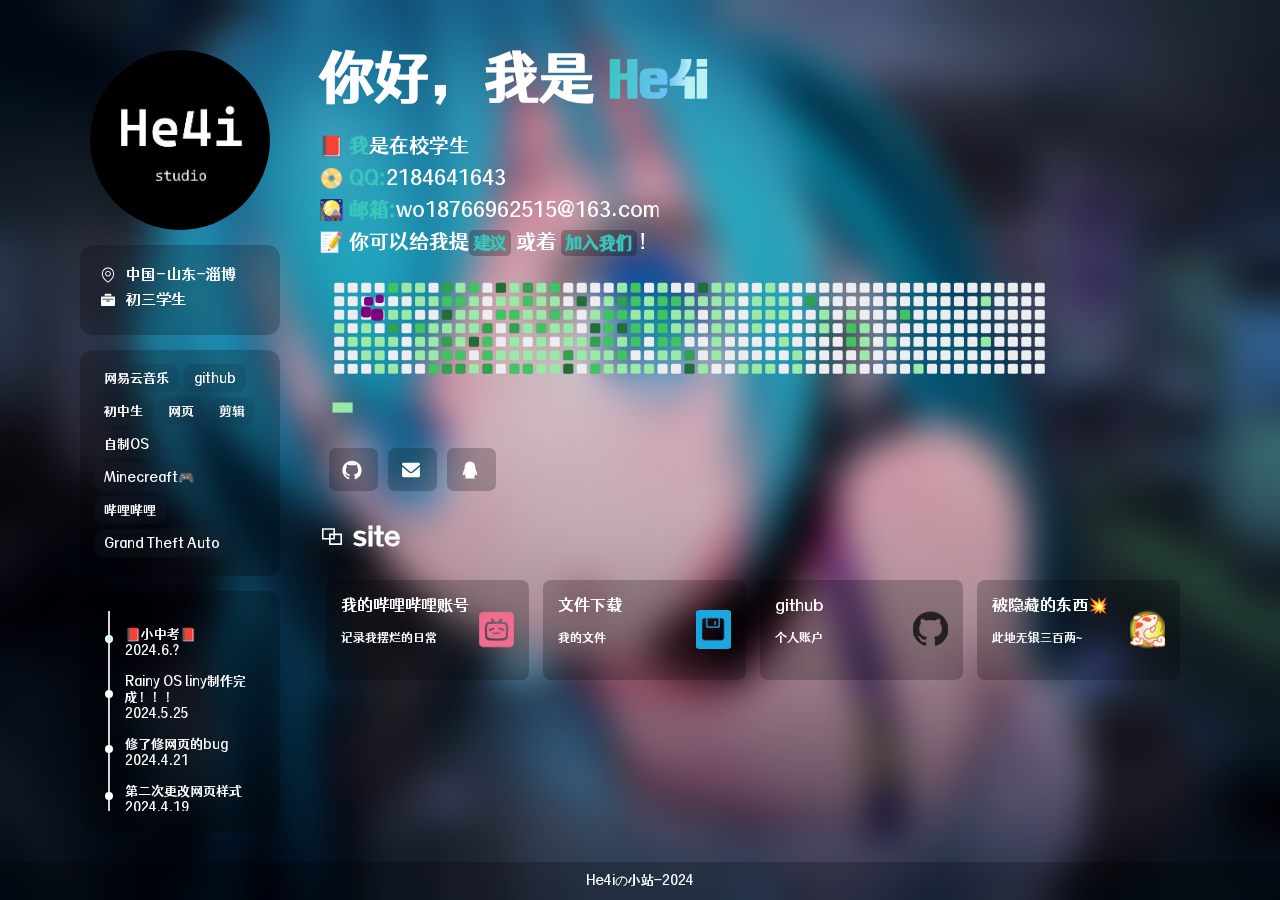
==== commit a06c2b53: "home.html" ====
--- a/index.html
+++ b/index.html
@@ -64,7 +64,7 @@
 					</div>
 					<div class="left-tag-item">github
 					</div>
-					<div class="left-tag-item">学生
+					<div class="left-tag-item">初中生
 					</div>
 					<div class="left-tag-item">网页
 					</div>
@@ -72,7 +72,7 @@
 					</div>
 					<div class="left-tag-item">自制OS
 					</div>
-					<div class="left-tag-item">Minecreaft
+					<div class="left-tag-item">Minecreaft🎮
 
 					</div>
 					<div class="left-tag-item">哔哩哔哩</div>
@@ -86,14 +86,14 @@
 							<div class="focus"></div>
 							<div>📕小中考📕
 							</div>
-							<div>2024.6</div>
+							<div>2024.6.?</div>
 						</li>
 
 <li>
 							<div class="focus"></div>
-							<div>Mingo OS正式版制作完成！！！
-							</div>
-							<div>2024.5.1</div>
+							<div>Rainy OS liny制作完成！！！
+							</div>
+							<div>2024.5.25</div>
 						</li>
 <li>
 							<div class="focus"></div>
@@ -149,7 +149,7 @@
 					</div>
 					<div class="description">🎑 <span class="purpleText">邮箱:</span>wo18766962515@163.com
 					</div>
-					<div class="description">📝 你可以给我提<span class="purpleText textBackground">好的建议</span> 或着 <span
+					<div class="description">📝 你可以给我提<span class="purpleText textBackground">建议</span> 或着 <span
 							class="purpleText textBackground">加入我们</span>！</div>
 					<div class="tanChiShe">
 						<img id="tanChiShe" src="./static/svg/snake-Light.svg" alt="">
@@ -248,4 +248,4 @@
 		})
 	</script>
 
-</html>+</html>
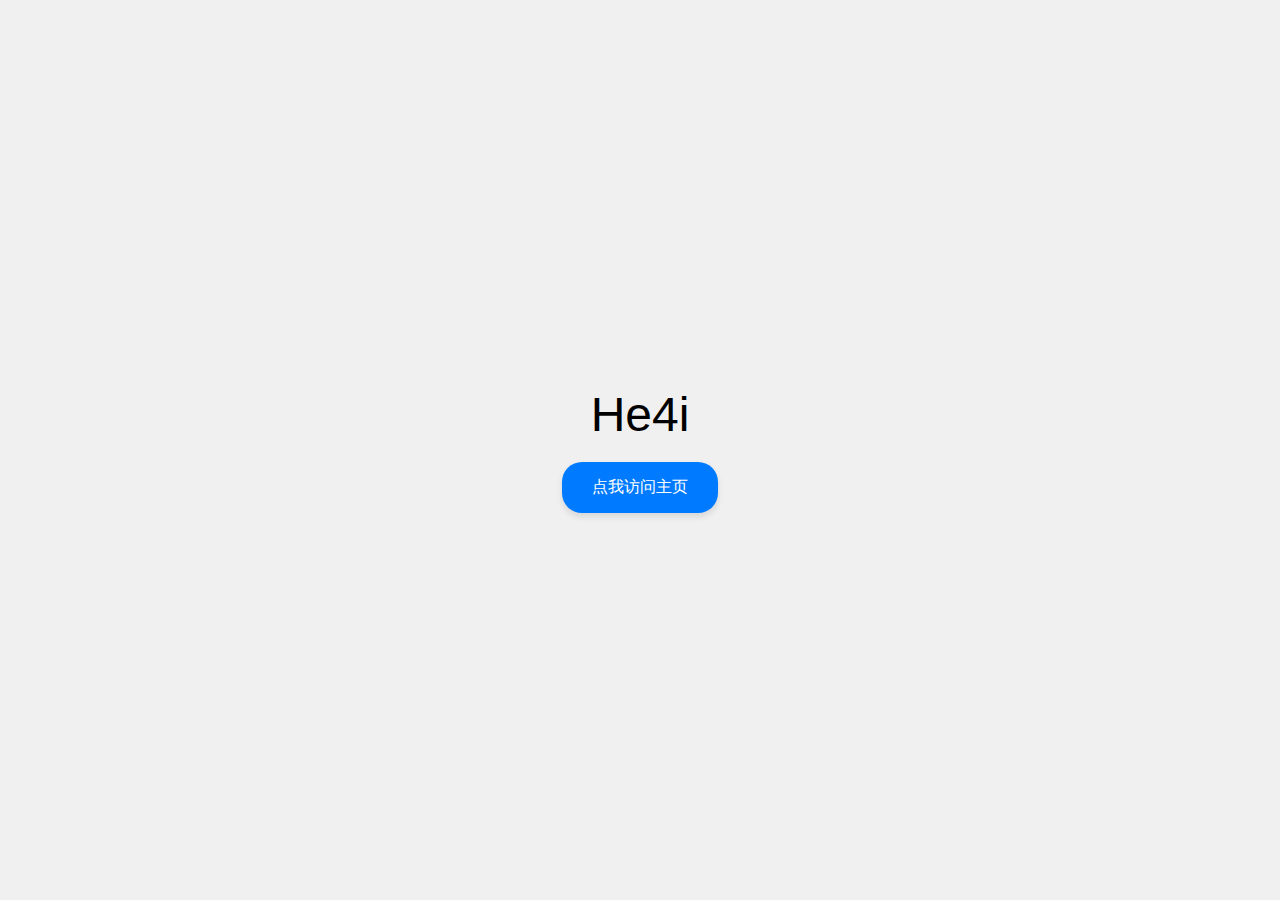
==== commit e4fc9924: "Add files via upload" ====
--- a/index.html
+++ b/index.html
@@ -1,251 +1,47 @@
 <!DOCTYPE html>
-<html class="he4i.github.io">
-	<script type="text/javascript">
-		window.onload = function() {
-			var startTime = new Date("2024-02-04");
-			setInterval(function() {
-				var currentTime = new Date();
-				var timeDiff = Math.abs(currentTime - startTime);
-				var days = Math.floor(timeDiff / (1000 * 3600 * 24));
-				var hours = Math.floor((timeDiff % (1000 * 3600 * 24)) / (1000 * 3600));
-				var minutes = Math.floor((timeDiff % (1000 * 3600)) / (1000 * 60));
-				var seconds = Math.floor((timeDiff % (1000 * 60)) / 1000);
-				document.getElementById("result").innerHTML = "距今已：" + days + "天 " + hours + "小时 " + minutes +
-					"分 " + seconds + "秒";
-			}, 1000); // 每秒钟刷新一次
-		}
-	</script>
-	<head class="studio.net">
+<html lang="en">
+<head>
+    <meta charset="UTF-8">
+    <meta name="viewport" content="width=device-width, initial-scale=1.0">
+    <title>防人机页</title>
+    <style>
+        body {
+            display: flex;
+            flex-direction: column;
+            justify-content: center;
+            align-items: center;
+            height: 100vh;
+            margin: 0;
+            background-color: #f0f0f0;
+            font-family: Arial, sans-serif;
+        }
 
-		<meta charset="utf-8">
-		<meta http-equiv="X-UA-Compatible" content="IE=edge">
-		<title>
-			He4iの小站 </title>
-		<link rel="icon" href="./static/pic/fish.png">
-		<meta name="description" content="......">
-		<meta name="keywords" content="He4i">
-		<meta name="viewport" content="width=device-width, initial-scale=1.0, maximum-scale=1.0, user-scalable=no">
-		<link rel="stylesheet" href="./static/css/style.css">
-		<link rel="stylesheet" href="./static/css/root.css">
+        .title {
+            font-size: 48px;
+            margin-bottom: 20px;
+        }
 
-	</head>
-		<audio src="./static/pic/badapple.mp3" id="dd" autoplay="autoplay"  loop="loop"></audio>
-	<body>
-		<div id="studio-loading">
-			<div id="studio-loading-center">
-			</div>
-		</div>
-		<div class="studio-filter"></div>
-		<div class="studio-main">
-			<div class="studio-left">
-				<div class="logo" style="background-image: url(./static/pic/logo.jpg);">
-				
-				</div>
-				<div class="left-div left-des">
-					<div class="left-des-item"><svg t="1705773709627" class="icon" viewBox="0 0 1024 1024" version="1.1"
-							xmlns="http://www.w3.org/2000/svg" p-id="1478">
-							<path
-								d="M512 249.976471c-99.388235 0-180.705882 81.317647-180.705882 180.705882s81.317647 180.705882 180.705882 180.705882 180.705882-81.317647 180.705882-180.705882-81.317647-180.705882-180.705882-180.705882z m0 301.17647c-66.258824 0-120.470588-54.211765-120.470588-120.470588s54.211765-120.470588 120.470588-120.470588 120.470588 54.211765 120.470588 120.470588-54.211765 120.470588-120.470588 120.470588z"
-								p-id="1479"></path>
-							<path
-								d="M512 39.152941c-216.847059 0-391.529412 174.682353-391.529412 391.529412 0 349.364706 391.529412 572.235294 391.529412 572.235294s391.529412-222.870588 391.529412-572.235294c0-216.847059-174.682353-391.529412-391.529412-391.529412z m0 891.482353C424.658824 873.411765 180.705882 686.682353 180.705882 430.682353c0-183.717647 147.576471-331.294118 331.294118-331.294118s331.294118 147.576471 331.294118 331.294118c0 256-243.952941 442.729412-331.294118 499.952941z"
-								p-id="1480"></path>
-						</svg>中国-山东-淄博
-					</div>
-					<div class="left-des-item"><svg t="1705773906032" class="icon" viewBox="0 0 1024 1024" version="1.1"
-							xmlns="http://www.w3.org/2000/svg" p-id="2474">
-							<path
-								d="M729.6 234.666667H294.4V157.866667a51.2 51.2 0 0 1 51.2-51.2h332.8a51.2 51.2 0 0 1 51.2 51.2v76.8z m179.2 51.2a51.2 51.2 0 0 1 51.2 51.2v512a51.2 51.2 0 0 1-51.2 51.2H115.2a51.2 51.2 0 0 1-51.2-51.2v-512a51.2 51.2 0 0 1 51.2-51.2h793.557333z m-768 172.032c0 16.384 13.312 29.696 29.696 29.696h683.008a29.696 29.696 0 1 0 0-59.392H170.410667a29.696 29.696 0 0 0-29.696 29.696z m252.416 118.784c0 16.384 13.312 29.696 29.696 29.696h178.176a29.696 29.696 0 1 0 0-59.392H422.912a29.738667 29.738667 0 0 0-29.696 29.696z"
-								p-id="2475"></path>
-						</svg>初三学生</div>
-				</div>
-				<div class="left-div left-tag">
-					<div class="left-tag-item">网易云音乐
-					</div>
-					<div class="left-tag-item">github
-					</div>
-					<div class="left-tag-item">初中生
-					</div>
-					<div class="left-tag-item">网页
-					</div>
-					<div class="left-tag-item">剪辑
-					</div>
-					<div class="left-tag-item">自制OS
-					</div>
-					<div class="left-tag-item">Minecreaft🎮
+        .button {
+            padding: 15px 30px;
+            background-color: #007BFF;
+            color: white;
+            border: none;
+            border-radius: 20px;
+            font-size: 16px;
+            cursor: pointer;
+            box-shadow: 0 4px 6px rgba(0, 0, 0, 0.1);
+            transition: background-color 0.3s;
+            text-decoration: none;
+            text-align: center;
+        }
 
-					</div>
-					<div class="left-tag-item">哔哩哔哩</div>
-					<div class="left-tag-item">Grand Theft Auto</div>
-
-			
-				</div>
-				<div class="left-div left-time">
-					<ul id="line">
-						<li>
-							<div class="focus"></div>
-							<div>📕小中考📕
-							</div>
-							<div>2024.6.?</div>
-						</li>
-
-<li>
-							<div class="focus"></div>
-							<div>Rainy OS liny制作完成！！！
-							</div>
-							<div>2024.5.25</div>
-						</li>
-<li>
-							<div class="focus"></div>
-							<div>修了修网页的bug
-							</div>
-							<div>2024.4.21</div>
-						</li>
-<li>
-							<div class="focus"></div>
-							<div>第二次更改网页样式
-							</div>
-							<div>2024.4.19</div>
-						</li>
-
-						<li>
-							<div class="focus"></div>
-							<div>更改为zyyo的样式
-							</div>
-							<div>2024.4</div>
-						</li>
-						<li>
-							<div class="focus"></div>
-							<div>哔哩哔哩账号：he4i 通过实名认证</div>
-							<div>2024.4.6</div>
-						</li>
-						<li>
-							<div class="focus"></div>
-							<div>搭建第一个网站<p id="result" style="font-size:10px;"></p>
-							</div>
-							<div>2024.2.4</div>
-						</li>
-						<li>
-							<div class="focus"></div>
-							<div>注册第一个哔哩哔哩账号</div>
-							<div>2020.?.?</div>
-						</li>
-					</ul>
-				</div>
-			</div>
-			<div class="studio-right">
-				<header>
-					<div class="index-logo" style="background-image: url(./static/img/logo.jpg);">
-						/*<img style="position: absolute;top:-15%;left:-10%;width: 120%; aspect-ratio: 1/1;"
-							src="./static/img/logokuang.png">*/
-					</div>
-					<div class="welcome">
-						你好，我是 <span class="gradientText">
-							He4i </span>
-					</div>
-					<div class="description">📕 <span class="purpleText">我</span>是在校学生
-					</div>
-					<div class="description">📀 <span class="purpleText">QQ:</span>2184641643
-					</div>
-					<div class="description">🎑 <span class="purpleText">邮箱:</span>wo18766962515@163.com
-					</div>
-					<div class="description">📝 你可以给我提<span class="purpleText textBackground">建议</span> 或着 <span
-							class="purpleText textBackground">加入我们</span>！</div>
-					<div class="tanChiShe">
-						<img id="tanChiShe" src="./static/svg/snake-Light.svg" alt="">
-					</div>
-					<div class="iconContainer">
-						<a class="iconItem" onclick="" href="https://github.com/He4i">
-							<svg t="1704870335945" class="icon" viewBox="0 0 1024 1024" version="1.1"
-								xmlns="http://www.w3.org/2000/svg" p-id="2487">
-								<path
-									d="M511.6 76.3C264.3 76.2 64 276.4 64 523.5 64 718.9 189.3 885 363.8 946c23.5 5.9 19.9-10.8 19.9-22.2v-77.5c-135.7 15.9-141.2-73.9-150.3-88.9C215 726 171.5 718 184.5 703c30.9-15.9 62.4 4 98.9 57.9 26.4 39.1 77.9 32.5 104 26 5.7-23.5 17.9-44.5 34.7-60.8-140.6-25.2-199.2-111-199.2-213 0-49.5 16.3-95 48.3-131.7-20.4-60.5 1.9-112.3 4.9-120 58.1-5.2 118.5 41.6 123.2 45.3 33-8.9 70.7-13.6 112.9-13.6 42.4 0 80.2 4.9 113.5 13.9 11.3-8.6 67.3-48.8 121.3-43.9 2.9 7.7 24.7 58.3 5.5 118 32.4 36.8 48.9 82.7 48.9 132.3 0 102.2-59 188.1-200 212.9 23.5 23.2 38.1 55.4 38.1 91v112.5c0.8 9 0 17.9 15 17.9 177.1-59.7 304.6-227 304.6-424.1 0-247.2-200.4-447.3-447.5-447.3z"
-									p-id="2488"></path>
-							</svg>
-							<div class="iconTip">Github</div>
-						</a><a class="iconItem" onclick="" href="https://mail.163.com/">
-							<svg t="1704870588438" class="icon" viewBox="0 0 1024 1024" version="1.1"
-								xmlns="http://www.w3.org/2000/svg" p-id="3174">
-								<path
-									d="M926.47619 355.644952V780.190476a73.142857 73.142857 0 0 1-73.142857 73.142857H170.666667a73.142857 73.142857 0 0 1-73.142857-73.142857V355.644952l304.103619 257.828572a170.666667 170.666667 0 0 0 220.745142 0L926.47619 355.644952zM853.333333 170.666667a74.044952 74.044952 0 0 1 26.087619 4.778666 72.704 72.704 0 0 1 30.622477 22.186667 73.508571 73.508571 0 0 1 10.678857 17.67619c3.169524 7.509333 5.12 15.652571 5.607619 24.210286L926.47619 243.809524v24.380952L559.469714 581.241905a73.142857 73.142857 0 0 1-91.306666 2.901333l-3.632762-2.925714L97.52381 268.190476v-24.380952a72.899048 72.899048 0 0 1 40.155428-65.292191A72.97219 72.97219 0 0 1 170.666667 170.666667h682.666666z"
-									p-id="3175"></path>
-							</svg>
-							<div class="iconTip">邮箱</div>
-
-
-						</a><a class="iconItem" onclick="Tencent://message/?uin=2184641643" href="Tencent://message/?uin=2184641643">
-							<svg t="1712319361023" class="icon" viewBox="0 0 1024 1024" version="1.1" xmlns="http://www.w3.org/2000/svg" p-id="1861"><path d="M824.8 613.2c-16-51.4-34.4-94.6-62.7-165.3C766.5 262.2 689.3 112 511.5 112 331.7 112 256.2 265.2 261 447.9c-28.4 70.8-46.7 113.7-62.7 165.3-34 109.5-23 154.8-14.6 155.8 18 2.2 70.1-82.4 70.1-82.4 0 49 25.2 112.9 79.8 159-26.4 8.1-85.7 29.9-71.6 53.8 11.4 19.3 196.2 12.3 249.5 6.3 53.3 6 238.1 13 249.5-6.3 14.1-23.8-45.3-45.7-71.6-53.8 54.6-46.2 79.8-110.1 79.8-159 0 0 52.1 84.6 70.1 82.4 8.5-1.1 19.5-46.4-14.5-155.8z" p-id="1862"></path></svg>
-								<div class="iconTip">QQ</div>
-					</a>
-					
-
-				</header>
-
-				<content>
-					<div class="title"><svg t="1705257422086" class="icon" viewBox="0 0 1024 1024" version="1.1"
-							xmlns="http://www.w3.org/2000/svg" p-id="1891">
-							<path
-								d="M629.333333 202.666667v213.333333h277.333334v448h-512v-213.333333h-277.333334v-448h512z m213.333334 277.333333h-213.333334v170.666667h-170.666666v149.333333h384v-320z m-277.333334-213.333333h-384v320h213.333334v-170.666667h170.666666v-149.333333z m0 213.333333h-106.666666v106.666667h106.666666v-106.666667z"
-								p-id="1892"></path>
-						</svg>site </div>
-					<div class="projectList"><a class="projectItem a" target="_blank"
-							href="https://space.bilibili.com/517295909">
-							<div class="projectItemLeft">
-								<h1>我的哔哩哔哩账号</h1>
-								<p>记录我摆烂的日常</p>
-							</div>
-							<div class="projectItemRight">
-								<img src="./static/pic/blbl.png" alt="">
-							</div>
-
-						</a><a class="projectItem a" target="_blank" href="https://pan.huang1111.cn/s/7ERoHg">
-							<div class="projectItemLeft">
-								<h1>文件下载</h1>
-								<p>我的文件</p>
-							</div>
-							<div class="projectItemRight">
-								<img src="./static/pic/down.png" alt="">
-							</div>
-
-						</a><a class="projectItem a" target="_blank" href="https://github.com/He4i">
-							<div class="projectItemLeft">
-								<h1>github</h1>
-								<p>个人账户</p>
-							</div>
-							<div class="projectItemRight">
-								<img src="./static/pic/github.png" alt="">
-							</div>
-						</a><a class="projectItem a" target="_blank" href="box.html">
-							<div class="projectItemLeft">
-								<h1>被隐藏的东西💥</h1>
-								<p>此地无银三百两~</p>
-							</div>
-							<div class="projectItemRight">
-								<img src="./static/pic/fish.png" alt="">
-							</div>
-
-
-						</a></div>
-				</content>
-				
-		</div>
-		</div>
-		<footer>
-			He4iの小站-2024
-
-
-		</footer>
-
-	</body>
-
-
-
-	<script charset="UTF-8" id="LA_COLLECT" src="//sdk.51.la/js-sdk-pro.min.js"></script>
-	<script>
-		LA.init({
-			id: "KFqltKSkJgQTGD9l",
-			ck: "KFqltKSkJgQTGD9l"
-		})
-	</script>
-
+        .button:hover {
+            background-color: #0056b3;
+        }
+    </style>
+</head>
+<body>
+    <div class="title">He4i</div>
+    <a href="home.html" class="button">点我访问主页</a>
+</body>
 </html>
